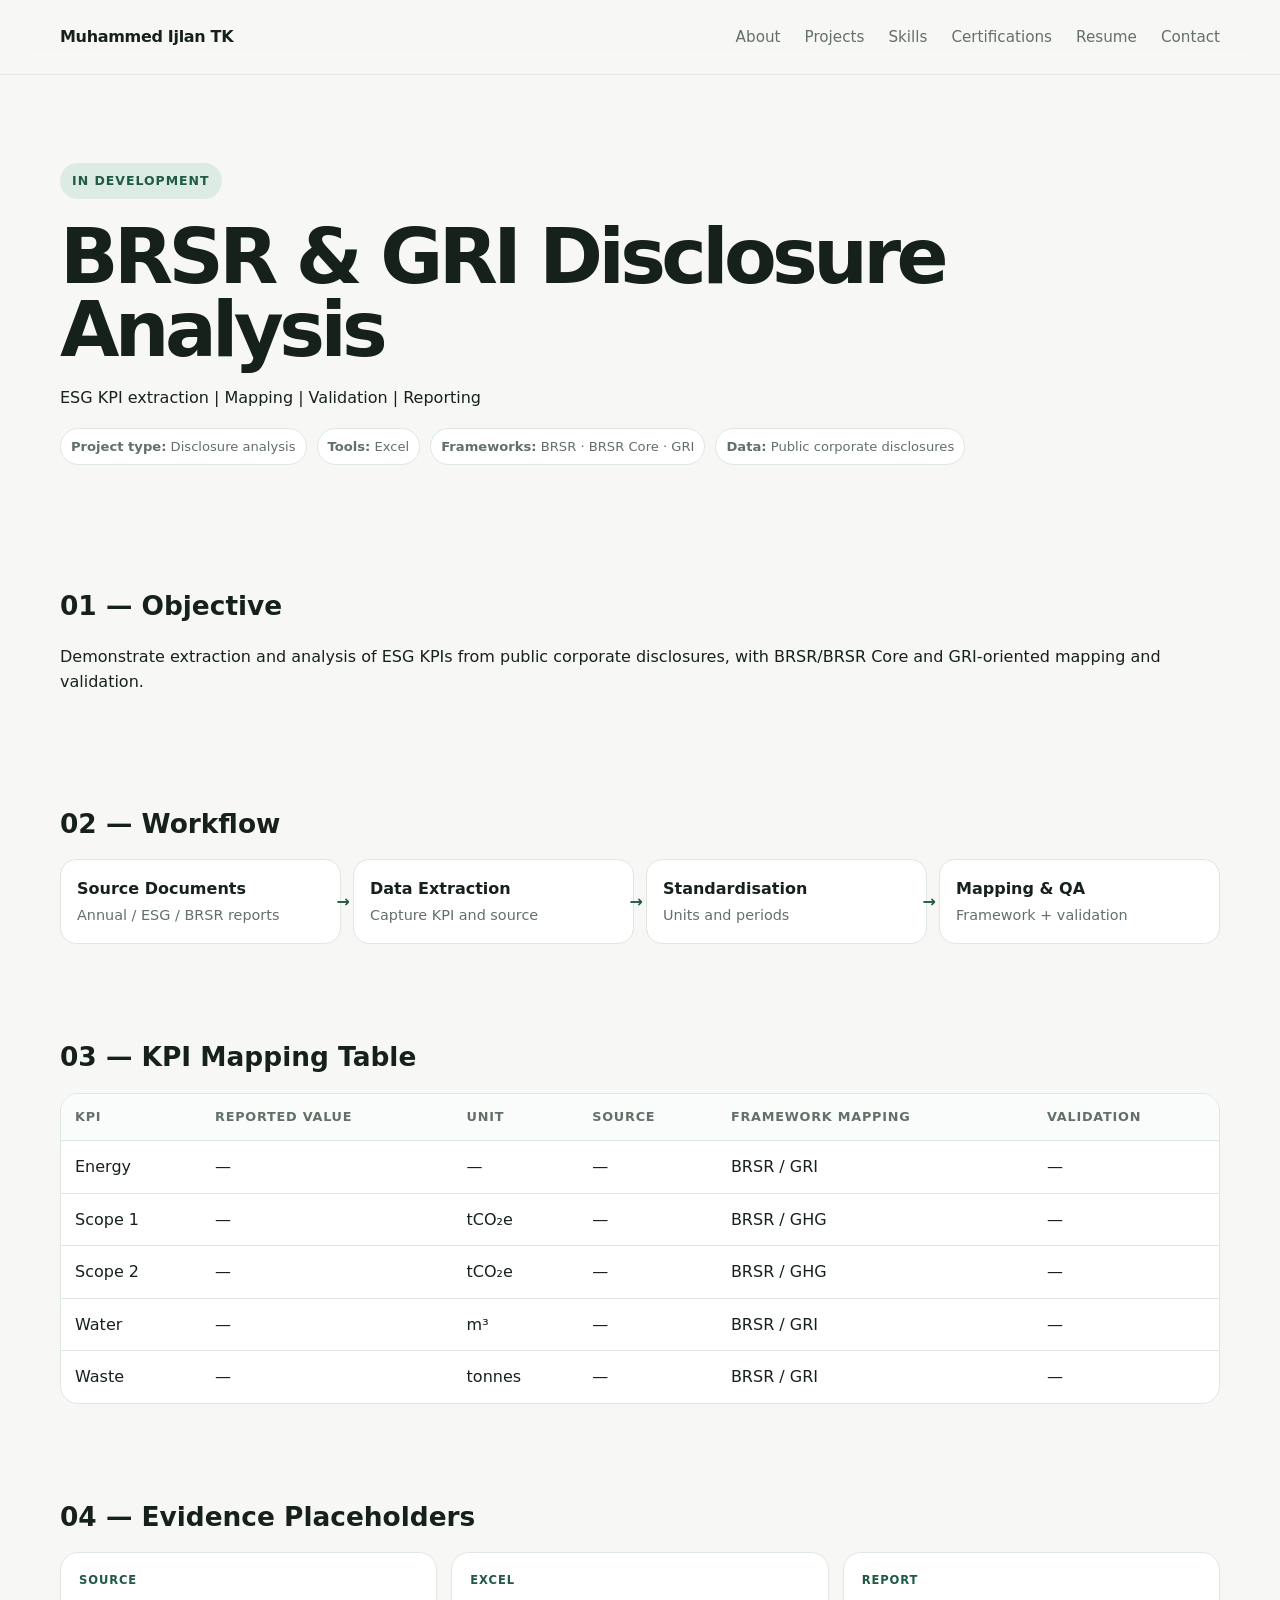
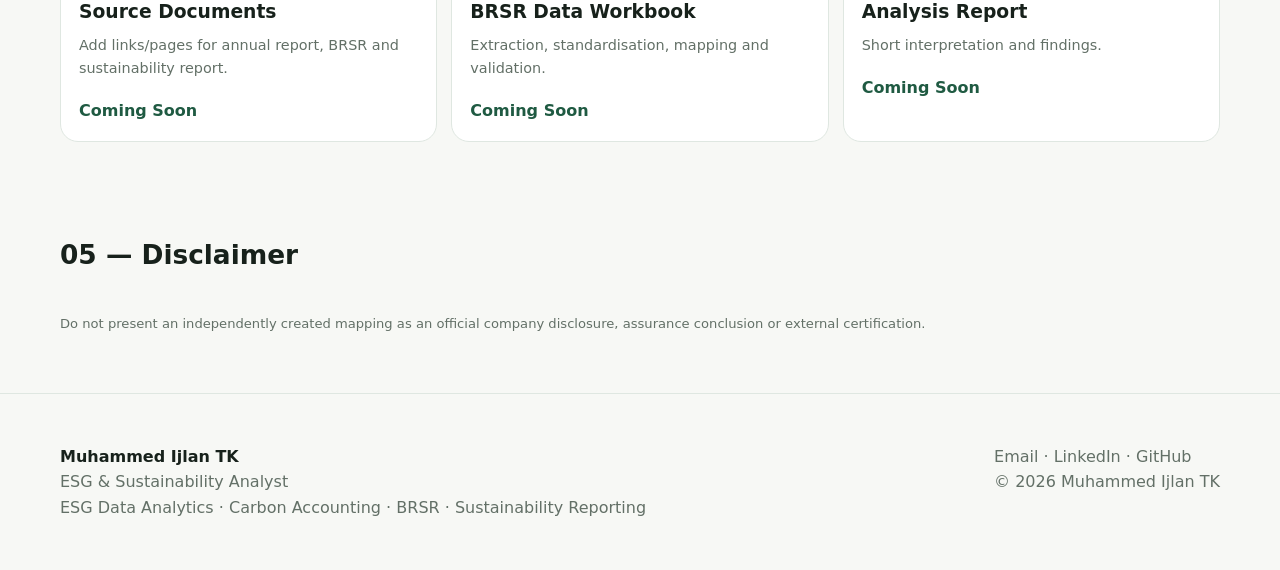
==== brsr-gri-analysis.html @ 506c5ba0 "Initial ESG portfolio website" ====
<!doctype html>
<html lang="en">
<head>
<meta charset="utf-8">
<meta name="viewport" content="width=device-width, initial-scale=1">
<title>BRSR & GRI Disclosure Analysis — Muhammed Ijlan TK</title>
<meta name="description" content="ESG KPI extraction | Mapping | Validation | Reporting">
<link rel="stylesheet" href="style.css">
</head>
<body>

<header class="nav">
  <div class="container nav-inner">
    <a class="brand" href="index.html">Muhammed Ijlan TK</a>
    <button class="menu-btn" aria-label="Open menu">☰</button>
    <nav class="nav-links">
      <a href="index.html#about">About</a>
      <a href="index.html#projects">Projects</a>
      <a href="index.html#skills">Skills</a>
      <a href="index.html#certifications">Certifications</a>
      <a href="index.html#resume">Resume</a>
      <a href="index.html#contact">Contact</a>
    </nav>
  </div>
</header>

<main>
<section class="project-hero">
  <div class="container">
    <span class="eyebrow">In Development</span>
    <h1>BRSR & GRI Disclosure Analysis</h1>
    <p class="hero-desc">ESG KPI extraction | Mapping | Validation | Reporting</p>
    <div class="meta"><span><strong>Project type:</strong> Disclosure analysis</span><span><strong>Tools:</strong> Excel</span><span><strong>Frameworks:</strong> BRSR · BRSR Core · GRI</span><span><strong>Data:</strong> Public corporate disclosures</span></div>
  </div>
</section>
<section class="project-section"><div class="container"><h2>01 — Objective</h2><p>Demonstrate extraction and analysis of ESG KPIs from public corporate disclosures, with BRSR/BRSR Core and GRI-oriented mapping and validation.</p></div></section><section class="project-section"><div class="container"><h2>02 — Workflow</h2><div class="workflow"><div class="step"><b>Source Documents</b><span class="small">Annual / ESG / BRSR reports</span></div><div class="step"><b>Data Extraction</b><span class="small">Capture KPI and source</span></div><div class="step"><b>Standardisation</b><span class="small">Units and periods</span></div><div class="step"><b>Mapping & QA</b><span class="small">Framework + validation</span></div></div></div></section><section class="project-section"><div class="container"><h2>03 — KPI Mapping Table</h2><div class="table-wrap"><table><thead><tr><th>KPI</th><th>Reported Value</th><th>Unit</th><th>Source</th><th>Framework Mapping</th><th>Validation</th></tr></thead><tbody><tr><td>Energy</td><td>—</td><td>—</td><td>—</td><td>BRSR / GRI</td><td>—</td></tr><tr><td>Scope 1</td><td>—</td><td>tCO₂e</td><td>—</td><td>BRSR / GHG</td><td>—</td></tr><tr><td>Scope 2</td><td>—</td><td>tCO₂e</td><td>—</td><td>BRSR / GHG</td><td>—</td></tr><tr><td>Water</td><td>—</td><td>m³</td><td>—</td><td>BRSR / GRI</td><td>—</td></tr><tr><td>Waste</td><td>—</td><td>tonnes</td><td>—</td><td>BRSR / GRI</td><td>—</td></tr></tbody></table></div></div></section><section class="project-section"><div class="container"><h2>04 — Evidence Placeholders</h2><div class="file-grid"><div class="file-card"><div class="type">Source</div><h3>Source Documents</h3><p>Add links/pages for annual report, BRSR and sustainability report.</p><div class="card-link">Coming Soon</div></div><div class="file-card"><div class="type">Excel</div><h3>BRSR Data Workbook</h3><p>Extraction, standardisation, mapping and validation.</p><div class="card-link">Coming Soon</div></div><div class="file-card"><div class="type">Report</div><h3>Analysis Report</h3><p>Short interpretation and findings.</p><div class="card-link">Coming Soon</div></div></div></div></section><section class="project-section"><div class="container"><h2>05 — Disclaimer</h2><p class="disclaimer">Do not present an independently created mapping as an official company disclosure, assurance conclusion or external certification.</p></div></section>
</main>

<footer class="footer">
  <div class="container footer-inner">
    <div>
      <strong>Muhammed Ijlan TK</strong>
      <p>ESG &amp; Sustainability Analyst</p>
      <p>ESG Data Analytics · Carbon Accounting · BRSR · Sustainability Reporting</p>
    </div>
    <div>
      <p><a href="mailto:ijlanibrahim@gmail.com">Email</a> ·
      <a href="https://www.linkedin.com/in/ijlan-tk" target="_blank" rel="noreferrer">LinkedIn</a> ·
      <a href="#" aria-label="GitHub placeholder">GitHub</a></p>
      <p>© 2026 Muhammed Ijlan TK</p>
    </div>
  </div>
</footer>

<script src="script.js"></script>
</body>
</html>
---- style.css ----
:root{
  --bg:#f7f8f5;
  --surface:#ffffff;
  --text:#17211b;
  --muted:#637067;
  --accent:#1f5a42;
  --accent-2:#dcebe3;
  --line:#dfe7e1;
  --shadow:0 16px 40px rgba(23,33,27,.08);
  --radius:22px;
  --max:1160px;
}
*{box-sizing:border-box}
html{scroll-behavior:smooth}
body{
  margin:0;font-family:Inter,ui-sans-serif,system-ui,-apple-system,BlinkMacSystemFont,"Segoe UI",sans-serif;
  background:var(--bg);color:var(--text);line-height:1.6
}
a{color:inherit;text-decoration:none}
img{max-width:100%;display:block}
.container{width:min(calc(100% - 40px),var(--max));margin:auto}
.nav{
  position:sticky;top:0;z-index:50;background:rgba(247,248,245,.88);
  backdrop-filter:blur(14px);border-bottom:1px solid rgba(223,231,225,.8)
}
.nav-inner{height:74px;display:flex;align-items:center;justify-content:space-between;gap:20px}
.brand{font-weight:800;letter-spacing:-.02em}
.nav-links{display:flex;gap:24px;align-items:center;font-size:.95rem}
.nav-links a{color:var(--muted)}
.nav-links a:hover,.nav-links a.active{color:var(--text)}
.menu-btn{display:none;border:1px solid var(--line);background:var(--surface);border-radius:10px;padding:8px 10px}
.hero{padding:100px 0 86px}
.eyebrow{display:inline-flex;gap:8px;align-items:center;background:var(--accent-2);color:var(--accent);padding:8px 12px;border-radius:999px;font-size:.78rem;font-weight:800;letter-spacing:.08em;text-transform:uppercase}
h1{font-size:clamp(3.2rem,8vw,6.2rem);line-height:.95;letter-spacing:-.06em;margin:22px 0 18px;max-width:900px}
.hero h2{font-size:clamp(1.3rem,2.5vw,2rem);margin:0 0 16px;letter-spacing:-.02em}
.hero p{max-width:760px;color:var(--muted);font-size:1.14rem;margin:0 0 28px}
.actions{display:flex;flex-wrap:wrap;gap:12px}
.btn{display:inline-flex;align-items:center;justify-content:center;padding:12px 18px;border-radius:12px;border:1px solid var(--line);font-weight:700;font-size:.95rem}
.btn.primary{background:var(--accent);color:#fff;border-color:var(--accent)}
.btn.secondary{background:var(--surface)}
.section{padding:82px 0}
.section.alt{background:#eef2ee;border-top:1px solid var(--line);border-bottom:1px solid var(--line)}
.section-head{display:flex;justify-content:space-between;gap:20px;align-items:end;margin-bottom:30px}
.section-head h2{font-size:clamp(2rem,4vw,3.2rem);letter-spacing:-.04em;margin:0}
.section-head p{margin:0;max-width:560px;color:var(--muted)}
.grid{display:grid;gap:18px}
.grid-5{grid-template-columns:repeat(5,1fr)}
.grid-2{grid-template-columns:repeat(2,1fr)}
.card{background:var(--surface);border:1px solid var(--line);border-radius:var(--radius);box-shadow:var(--shadow);padding:26px}
.capability .num{color:var(--accent);font-weight:800;font-size:.8rem}
.capability h3{margin:8px 0 6px}
.capability p{color:var(--muted);margin:0}
.project-card{position:relative;display:flex;flex-direction:column;min-height:320px}
.project-num{font-size:.75rem;font-weight:800;color:var(--accent);letter-spacing:.1em;text-transform:uppercase}
.project-card h3{font-size:1.55rem;margin:10px 0}
.project-card p{color:var(--muted);margin:0 0 16px}
.tags{display:flex;flex-wrap:wrap;gap:7px;margin:8px 0 18px}
.tag{font-size:.78rem;border:1px solid var(--line);border-radius:999px;padding:6px 9px;color:var(--muted);background:#fbfcfb}
.status{font-size:.76rem;font-weight:800;color:var(--accent);margin-top:auto}
.card-link{margin-top:18px;font-weight:800;color:var(--accent)}
.meta{display:flex;flex-wrap:wrap;gap:10px;margin:18px 0}
.meta span{font-size:.82rem;color:var(--muted);border:1px solid var(--line);padding:7px 10px;border-radius:999px;background:var(--surface)}
.split{display:grid;grid-template-columns:1.1fr .9fr;gap:28px;align-items:start}
.quote{font-size:1.55rem;line-height:1.3;letter-spacing:-.025em}
.kpis{display:grid;grid-template-columns:repeat(4,1fr);gap:14px}
.kpi{background:var(--surface);border:1px solid var(--line);border-radius:18px;padding:18px}
.kpi .label{color:var(--muted);font-size:.82rem}
.kpi .value{font-weight:800;font-size:1.6rem;margin-top:5px}
.visual{background:#fff;border:1px solid var(--line);border-radius:20px;overflow:hidden}
.visual.pad{padding:20px}
.visual img{width:100%;height:auto}
.placeholder{
  min-height:220px;display:grid;place-items:center;text-align:center;padding:24px;
  background:linear-gradient(135deg,#f3f7f4,#eef2ef);color:var(--muted)
}
.placeholder strong{display:block;color:var(--text);font-size:1.05rem}
.workflow{display:grid;grid-template-columns:repeat(4,1fr);gap:12px}
.step{border:1px solid var(--line);background:var(--surface);border-radius:16px;padding:16px;position:relative}
.step:not(:last-child)::after{content:"→";position:absolute;right:-10px;top:50%;transform:translateY(-50%);color:var(--accent);font-weight:900}
.step b{display:block}
.small{font-size:.9rem;color:var(--muted)}
.table-wrap{overflow:auto;border:1px solid var(--line);border-radius:18px;background:var(--surface)}
table{width:100%;border-collapse:collapse}
th,td{padding:13px 14px;border-bottom:1px solid var(--line);text-align:left;white-space:nowrap}
th{font-size:.8rem;text-transform:uppercase;letter-spacing:.06em;color:var(--muted);background:#fafcfb}
tr:last-child td{border-bottom:0}
.skill-group{background:var(--surface);border:1px solid var(--line);border-radius:20px;padding:22px}
.skill-group h3{margin:0 0 14px}
.skill-list{display:flex;flex-wrap:wrap;gap:8px}
.skill-list span{padding:8px 10px;border-radius:999px;background:#f4f7f5;border:1px solid var(--line);font-size:.84rem}
.footer{padding:50px 0;border-top:1px solid var(--line)}
.footer-inner{display:flex;justify-content:space-between;gap:20px;align-items:start}
.footer p{margin:0;color:var(--muted)}
.project-hero{padding:88px 0 56px}
.project-hero h1{font-size:clamp(2.8rem,6vw,5rem)}
.project-section{padding:46px 0}
.project-section h2{font-size:1.65rem;margin:0 0 14px}
.file-grid{display:grid;grid-template-columns:repeat(3,1fr);gap:14px}
.file-card{border:1px solid var(--line);border-radius:18px;padding:18px;background:var(--surface)}
.file-card .type{font-size:.72rem;text-transform:uppercase;letter-spacing:.08em;color:var(--accent);font-weight:800}
.file-card h3{margin:7px 0}
.file-card p{margin:0;color:var(--muted);font-size:.9rem}
.disclaimer{font-size:.82rem;color:var(--muted);padding:22px 0 0}
@media (max-width:980px){
  .grid-5{grid-template-columns:repeat(2,1fr)}
  .split{grid-template-columns:1fr}
  .kpis{grid-template-columns:repeat(2,1fr)}
  .workflow{grid-template-columns:repeat(2,1fr)}
  .step:not(:last-child)::after{display:none}
}
@media (max-width:720px){
  .container{width:min(calc(100% - 28px),var(--max))}
  .nav-links{display:none;position:absolute;top:74px;left:0;right:0;background:var(--bg);padding:18px 14px;flex-direction:column;align-items:flex-start;border-bottom:1px solid var(--line)}
  .nav-links.open{display:flex}
  .menu-btn{display:block}
  .hero{padding:70px 0 58px}
  .section{padding:58px 0}
  .section-head{display:block}
  .section-head p{margin-top:10px}
  .grid-5,.grid-2{grid-template-columns:1fr}
  .kpis{grid-template-columns:1fr 1fr}
  .workflow{grid-template-columns:1fr}
  .file-grid{grid-template-columns:1fr}
  .footer-inner{display:block}
  .footer-inner > * + *{margin-top:16px}
}
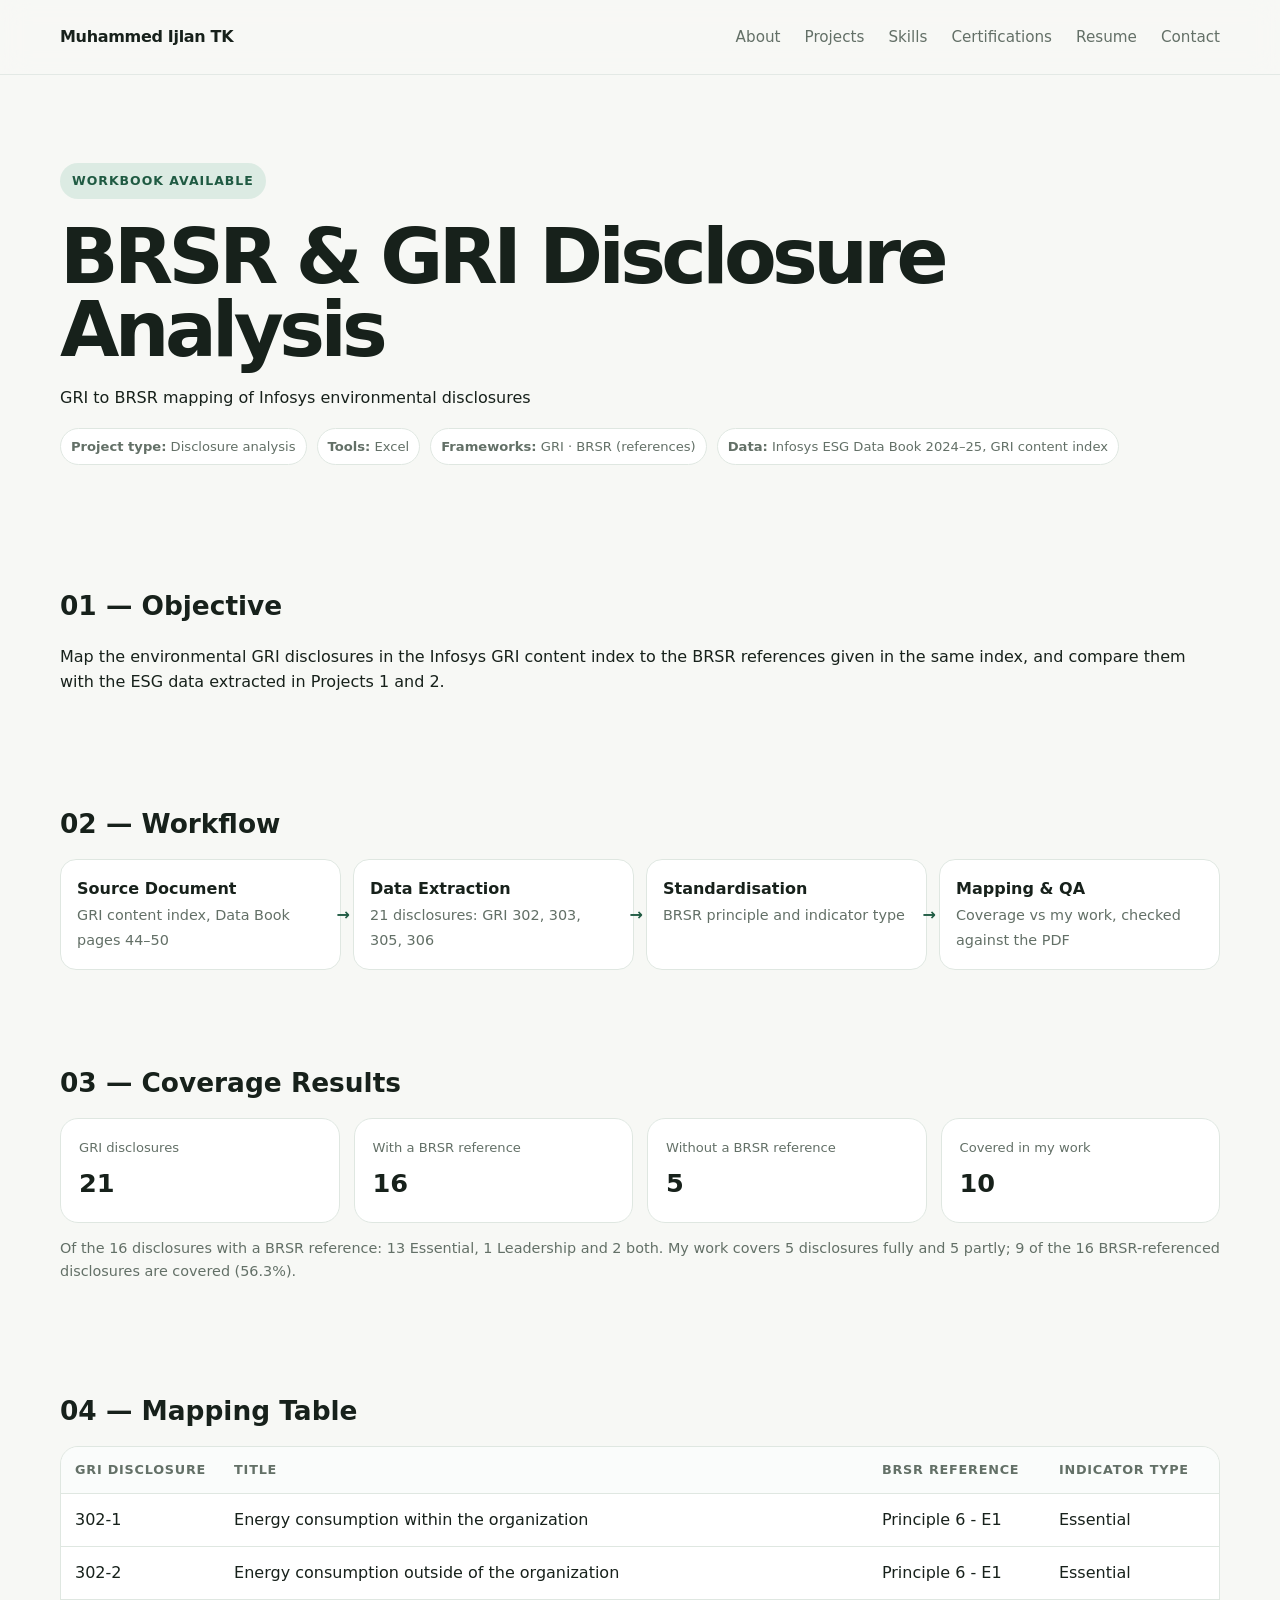
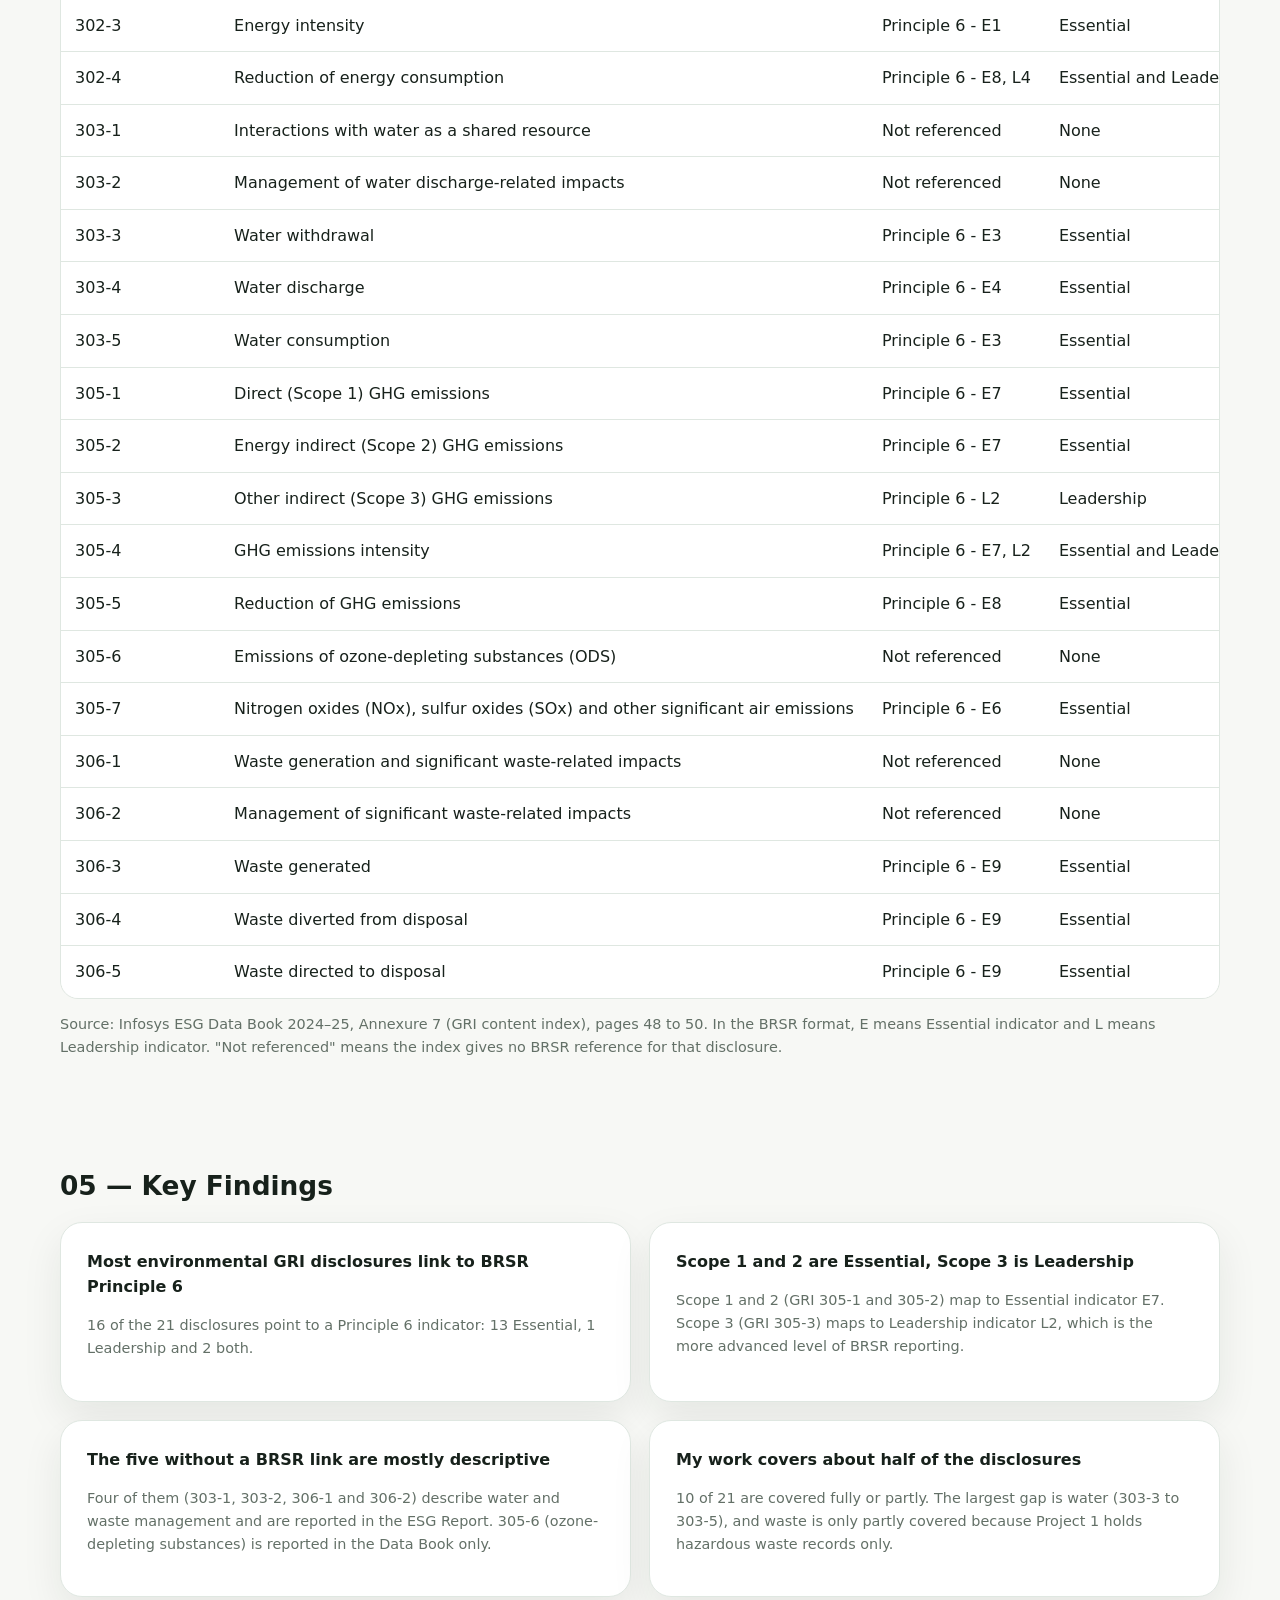
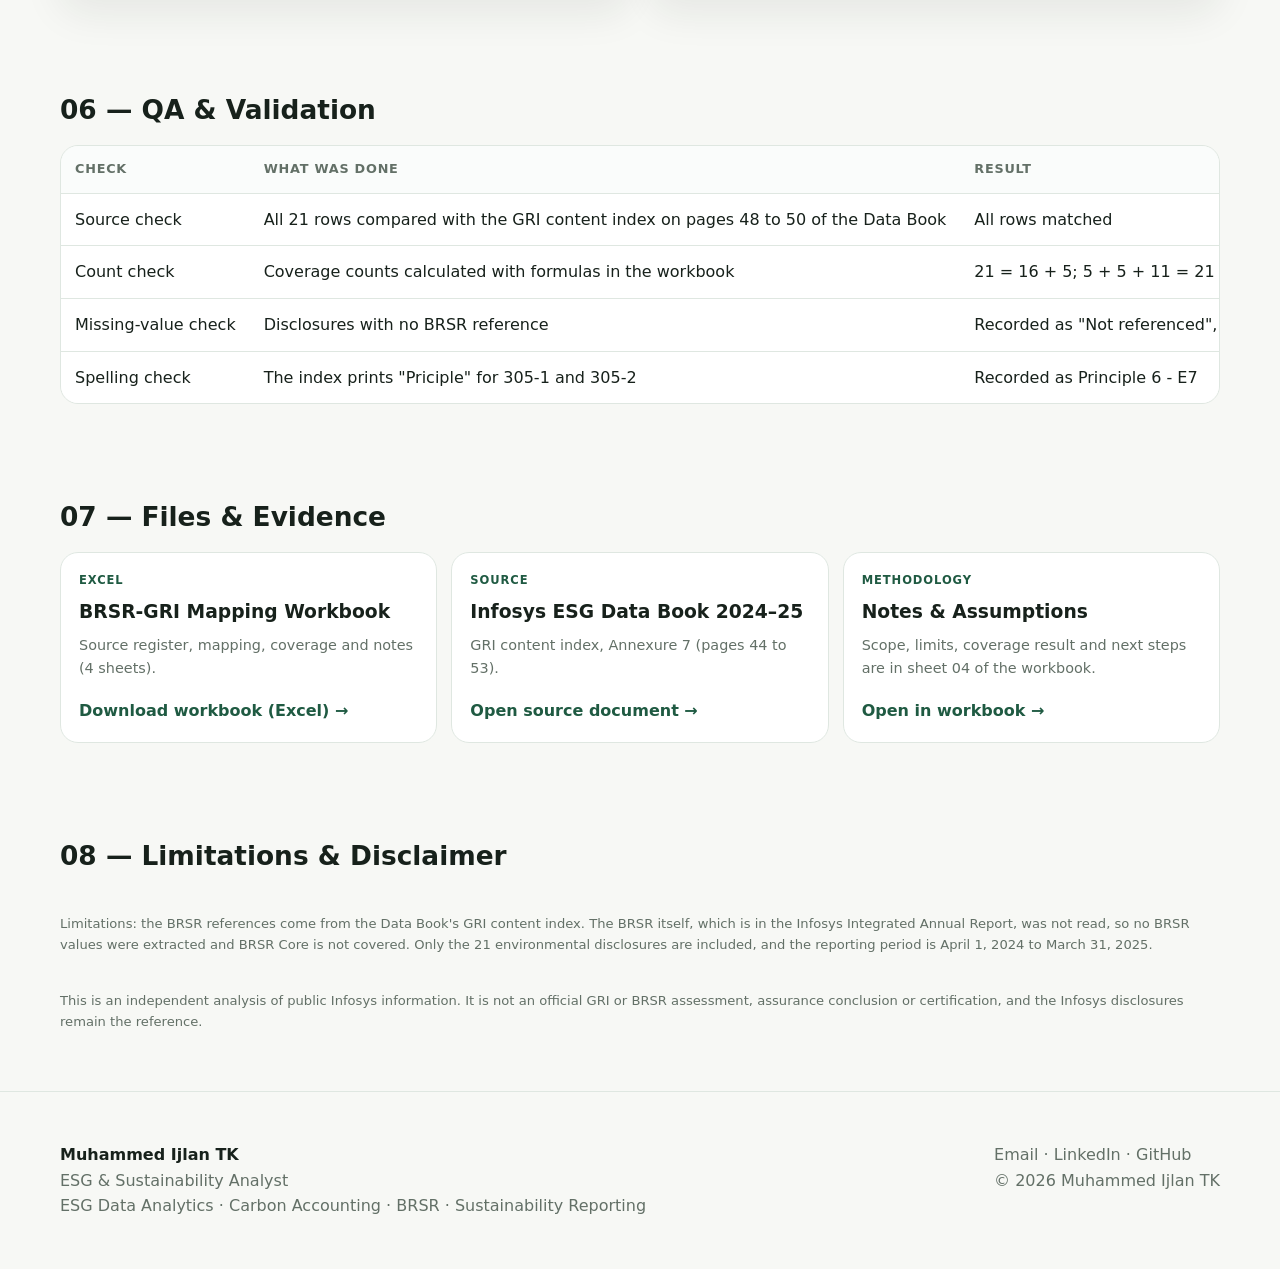
==== commit 87d1672f: "Update brsr-gri-analysis.html" ====
--- a/brsr-gri-analysis.html
+++ b/brsr-gri-analysis.html
@@ -3,8 +3,8 @@
 <head>
 <meta charset="utf-8">
 <meta name="viewport" content="width=device-width, initial-scale=1">
-<title>BRSR & GRI Disclosure Analysis — Muhammed Ijlan TK</title>
-<meta name="description" content="ESG KPI extraction | Mapping | Validation | Reporting">
+<title>BRSR &amp; GRI Disclosure Analysis — Muhammed Ijlan TK</title>
+<meta name="description" content="GRI to BRSR mapping of Infosys environmental disclosures">
 <link rel="stylesheet" href="style.css">
 </head>
 <body>
@@ -27,13 +27,68 @@
 <main>
 <section class="project-hero">
   <div class="container">
-    <span class="eyebrow">In Development</span>
-    <h1>BRSR & GRI Disclosure Analysis</h1>
-    <p class="hero-desc">ESG KPI extraction | Mapping | Validation | Reporting</p>
-    <div class="meta"><span><strong>Project type:</strong> Disclosure analysis</span><span><strong>Tools:</strong> Excel</span><span><strong>Frameworks:</strong> BRSR · BRSR Core · GRI</span><span><strong>Data:</strong> Public corporate disclosures</span></div>
+    <span class="eyebrow">Workbook Available</span>
+    <h1>BRSR &amp; GRI Disclosure Analysis</h1>
+    <p class="hero-desc">GRI to BRSR mapping of Infosys environmental disclosures</p>
+    <div class="meta"><span><strong>Project type:</strong> Disclosure analysis</span><span><strong>Tools:</strong> Excel</span><span><strong>Frameworks:</strong> GRI · BRSR (references)</span><span><strong>Data:</strong> Infosys ESG Data Book 2024–25, GRI content index</span></div>
   </div>
 </section>
-<section class="project-section"><div class="container"><h2>01 — Objective</h2><p>Demonstrate extraction and analysis of ESG KPIs from public corporate disclosures, with BRSR/BRSR Core and GRI-oriented mapping and validation.</p></div></section><section class="project-section"><div class="container"><h2>02 — Workflow</h2><div class="workflow"><div class="step"><b>Source Documents</b><span class="small">Annual / ESG / BRSR reports</span></div><div class="step"><b>Data Extraction</b><span class="small">Capture KPI and source</span></div><div class="step"><b>Standardisation</b><span class="small">Units and periods</span></div><div class="step"><b>Mapping & QA</b><span class="small">Framework + validation</span></div></div></div></section><section class="project-section"><div class="container"><h2>03 — KPI Mapping Table</h2><div class="table-wrap"><table><thead><tr><th>KPI</th><th>Reported Value</th><th>Unit</th><th>Source</th><th>Framework Mapping</th><th>Validation</th></tr></thead><tbody><tr><td>Energy</td><td>—</td><td>—</td><td>—</td><td>BRSR / GRI</td><td>—</td></tr><tr><td>Scope 1</td><td>—</td><td>tCO₂e</td><td>—</td><td>BRSR / GHG</td><td>—</td></tr><tr><td>Scope 2</td><td>—</td><td>tCO₂e</td><td>—</td><td>BRSR / GHG</td><td>—</td></tr><tr><td>Water</td><td>—</td><td>m³</td><td>—</td><td>BRSR / GRI</td><td>—</td></tr><tr><td>Waste</td><td>—</td><td>tonnes</td><td>—</td><td>BRSR / GRI</td><td>—</td></tr></tbody></table></div></div></section><section class="project-section"><div class="container"><h2>04 — Evidence Placeholders</h2><div class="file-grid"><div class="file-card"><div class="type">Source</div><h3>Source Documents</h3><p>Add links/pages for annual report, BRSR and sustainability report.</p><div class="card-link">Coming Soon</div></div><div class="file-card"><div class="type">Excel</div><h3>BRSR Data Workbook</h3><p>Extraction, standardisation, mapping and validation.</p><div class="card-link">Coming Soon</div></div><div class="file-card"><div class="type">Report</div><h3>Analysis Report</h3><p>Short interpretation and findings.</p><div class="card-link">Coming Soon</div></div></div></div></section><section class="project-section"><div class="container"><h2>05 — Disclaimer</h2><p class="disclaimer">Do not present an independently created mapping as an official company disclosure, assurance conclusion or external certification.</p></div></section>
+
+<section class="project-section"><div class="container"><h2>01 — Objective</h2><p>Map the environmental GRI disclosures in the Infosys GRI content index to the BRSR references given in the same index, and compare them with the ESG data extracted in Projects 1 and 2.</p></div></section>
+
+<section class="project-section"><div class="container"><h2>02 — Workflow</h2><div class="workflow"><div class="step"><b>Source Document</b><span class="small">GRI content index, Data Book pages 44–50</span></div><div class="step"><b>Data Extraction</b><span class="small">21 disclosures: GRI 302, 303, 305, 306</span></div><div class="step"><b>Standardisation</b><span class="small">BRSR principle and indicator type</span></div><div class="step"><b>Mapping &amp; QA</b><span class="small">Coverage vs my work, checked against the PDF</span></div></div></div></section>
+
+<section class="project-section"><div class="container"><h2>03 — Coverage Results</h2><div class="kpis"><div class="kpi"><div class="label">GRI disclosures</div><div class="value">21</div></div><div class="kpi"><div class="label">With a BRSR reference</div><div class="value">16</div></div><div class="kpi"><div class="label">Without a BRSR reference</div><div class="value">5</div></div><div class="kpi"><div class="label">Covered in my work</div><div class="value">10</div></div></div>
+<p class="small" style="margin-top:14px">Of the 16 disclosures with a BRSR reference: 13 Essential, 1 Leadership and 2 both. My work covers 5 disclosures fully and 5 partly; 9 of the 16 BRSR-referenced disclosures are covered (56.3%).</p></div></section>
+
+<section class="project-section"><div class="container"><h2>04 — Mapping Table</h2><div class="table-wrap"><table><thead><tr><th>GRI Disclosure</th><th>Title</th><th>BRSR Reference</th><th>Indicator Type</th><th>Covered in My Work</th></tr></thead><tbody>
+<tr><td>302-1</td><td>Energy consumption within the organization</td><td>Principle 6 - E1</td><td>Essential</td><td>Yes</td></tr>
+<tr><td>302-2</td><td>Energy consumption outside of the organization</td><td>Principle 6 - E1</td><td>Essential</td><td>No</td></tr>
+<tr><td>302-3</td><td>Energy intensity</td><td>Principle 6 - E1</td><td>Essential</td><td>Partial</td></tr>
+<tr><td>302-4</td><td>Reduction of energy consumption</td><td>Principle 6 - E8, L4</td><td>Essential and Leadership</td><td>No</td></tr>
+<tr><td>303-1</td><td>Interactions with water as a shared resource</td><td>Not referenced</td><td>None</td><td>No</td></tr>
+<tr><td>303-2</td><td>Management of water discharge-related impacts</td><td>Not referenced</td><td>None</td><td>No</td></tr>
+<tr><td>303-3</td><td>Water withdrawal</td><td>Principle 6 - E3</td><td>Essential</td><td>No</td></tr>
+<tr><td>303-4</td><td>Water discharge</td><td>Principle 6 - E4</td><td>Essential</td><td>No</td></tr>
+<tr><td>303-5</td><td>Water consumption</td><td>Principle 6 - E3</td><td>Essential</td><td>No</td></tr>
+<tr><td>305-1</td><td>Direct (Scope 1) GHG emissions</td><td>Principle 6 - E7</td><td>Essential</td><td>Yes</td></tr>
+<tr><td>305-2</td><td>Energy indirect (Scope 2) GHG emissions</td><td>Principle 6 - E7</td><td>Essential</td><td>Yes</td></tr>
+<tr><td>305-3</td><td>Other indirect (Scope 3) GHG emissions</td><td>Principle 6 - L2</td><td>Leadership</td><td>Yes</td></tr>
+<tr><td>305-4</td><td>GHG emissions intensity</td><td>Principle 6 - E7, L2</td><td>Essential and Leadership</td><td>Yes</td></tr>
+<tr><td>305-5</td><td>Reduction of GHG emissions</td><td>Principle 6 - E8</td><td>Essential</td><td>No</td></tr>
+<tr><td>305-6</td><td>Emissions of ozone-depleting substances (ODS)</td><td>Not referenced</td><td>None</td><td>Partial</td></tr>
+<tr><td>305-7</td><td>Nitrogen oxides (NOx), sulfur oxides (SOx) and other significant air emissions</td><td>Principle 6 - E6</td><td>Essential</td><td>No</td></tr>
+<tr><td>306-1</td><td>Waste generation and significant waste-related impacts</td><td>Not referenced</td><td>None</td><td>No</td></tr>
+<tr><td>306-2</td><td>Management of significant waste-related impacts</td><td>Not referenced</td><td>None</td><td>No</td></tr>
+<tr><td>306-3</td><td>Waste generated</td><td>Principle 6 - E9</td><td>Essential</td><td>Partial</td></tr>
+<tr><td>306-4</td><td>Waste diverted from disposal</td><td>Principle 6 - E9</td><td>Essential</td><td>Partial</td></tr>
+<tr><td>306-5</td><td>Waste directed to disposal</td><td>Principle 6 - E9</td><td>Essential</td><td>Partial</td></tr>
+</tbody></table></div>
+<p class="small" style="margin-top:14px">Source: Infosys ESG Data Book 2024–25, Annexure 7 (GRI content index), pages 48 to 50. In the BRSR format, E means Essential indicator and L means Leadership indicator. "Not referenced" means the index gives no BRSR reference for that disclosure.</p></div></section>
+
+<section class="project-section"><div class="container"><h2>05 — Key Findings</h2><div class="grid grid-2">
+<div class="card"><strong>Most environmental GRI disclosures link to BRSR Principle 6</strong><p class="small">16 of the 21 disclosures point to a Principle 6 indicator: 13 Essential, 1 Leadership and 2 both.</p></div>
+<div class="card"><strong>Scope 1 and 2 are Essential, Scope 3 is Leadership</strong><p class="small">Scope 1 and 2 (GRI 305-1 and 305-2) map to Essential indicator E7. Scope 3 (GRI 305-3) maps to Leadership indicator L2, which is the more advanced level of BRSR reporting.</p></div>
+<div class="card"><strong>The five without a BRSR link are mostly descriptive</strong><p class="small">Four of them (303-1, 303-2, 306-1 and 306-2) describe water and waste management and are reported in the ESG Report. 305-6 (ozone-depleting substances) is reported in the Data Book only.</p></div>
+<div class="card"><strong>My work covers about half of the disclosures</strong><p class="small">10 of 21 are covered fully or partly. The largest gap is water (303-3 to 303-5), and waste is only partly covered because Project 1 holds hazardous waste records only.</p></div>
+</div></div></section>
+
+<section class="project-section"><div class="container"><h2>06 — QA &amp; Validation</h2><div class="table-wrap"><table><thead><tr><th>Check</th><th>What was done</th><th>Result</th></tr></thead><tbody>
+<tr><td>Source check</td><td>All 21 rows compared with the GRI content index on pages 48 to 50 of the Data Book</td><td>All rows matched</td></tr>
+<tr><td>Count check</td><td>Coverage counts calculated with formulas in the workbook</td><td>21 = 16 + 5; 5 + 5 + 11 = 21</td></tr>
+<tr><td>Missing-value check</td><td>Disclosures with no BRSR reference</td><td>Recorded as "Not referenced", not left blank</td></tr>
+<tr><td>Spelling check</td><td>The index prints "Priciple" for 305-1 and 305-2</td><td>Recorded as Principle 6 - E7</td></tr>
+</tbody></table></div></div></section>
+
+<section class="project-section"><div class="container"><h2>07 — Files &amp; Evidence</h2><div class="file-grid">
+<div class="file-card"><div class="type">Excel</div><h3>BRSR-GRI Mapping Workbook</h3><p>Source register, mapping, coverage and notes (4 sheets).</p><div class="card-link"><a href="Infosys-BRSR-GRI-Mapping-FY2025.xlsx" target="_blank" style="color:inherit;text-decoration:none">Download workbook (Excel) →</a></div></div>
+<div class="file-card"><div class="type">Source</div><h3>Infosys ESG Data Book 2024–25</h3><p>GRI content index, Annexure 7 (pages 44 to 53).</p><div class="card-link"><a href="https://www.infosys.com/sustainability/documents/infosys-esg-databook-2024-25.pdf" target="_blank" rel="noreferrer" style="color:inherit;text-decoration:none">Open source document →</a></div></div>
+<div class="file-card"><div class="type">Methodology</div><h3>Notes &amp; Assumptions</h3><p>Scope, limits, coverage result and next steps are in sheet 04 of the workbook.</p><div class="card-link"><a href="Infosys-BRSR-GRI-Mapping-FY2025.xlsx" target="_blank" style="color:inherit;text-decoration:none">Open in workbook →</a></div></div>
+</div></div></section>
+
+<section class="project-section"><div class="container"><h2>08 — Limitations &amp; Disclaimer</h2>
+<p class="disclaimer">Limitations: the BRSR references come from the Data Book's GRI content index. The BRSR itself, which is in the Infosys Integrated Annual Report, was not read, so no BRSR values were extracted and BRSR Core is not covered. Only the 21 environmental disclosures are included, and the reporting period is April 1, 2024 to March 31, 2025.</p>
+<p class="disclaimer" style="margin-top:12px">This is an independent analysis of public Infosys information. It is not an official GRI or BRSR assessment, assurance conclusion or certification, and the Infosys disclosures remain the reference.</p></div></section>
 </main>
 
 <footer class="footer">
@@ -45,8 +100,8 @@
     </div>
     <div>
       <p><a href="mailto:ijlanibrahim@gmail.com">Email</a> ·
-      <a href="https://www.linkedin.com/in/ijlan-tk" target="_blank" rel="noreferrer">LinkedIn</a> ·
-      <a href="#" aria-label="GitHub placeholder">GitHub</a></p>
+      <a href="https://www.linkedin.com/in/ijlan-tk-" target="_blank" rel="noreferrer">LinkedIn</a> ·
+      <a href="https://github.com/Muhammed-ijlantk-tech" target="_blank" rel="noreferrer" aria-label="GitHub">GitHub</a></p>
       <p>© 2026 Muhammed Ijlan TK</p>
     </div>
   </div>
